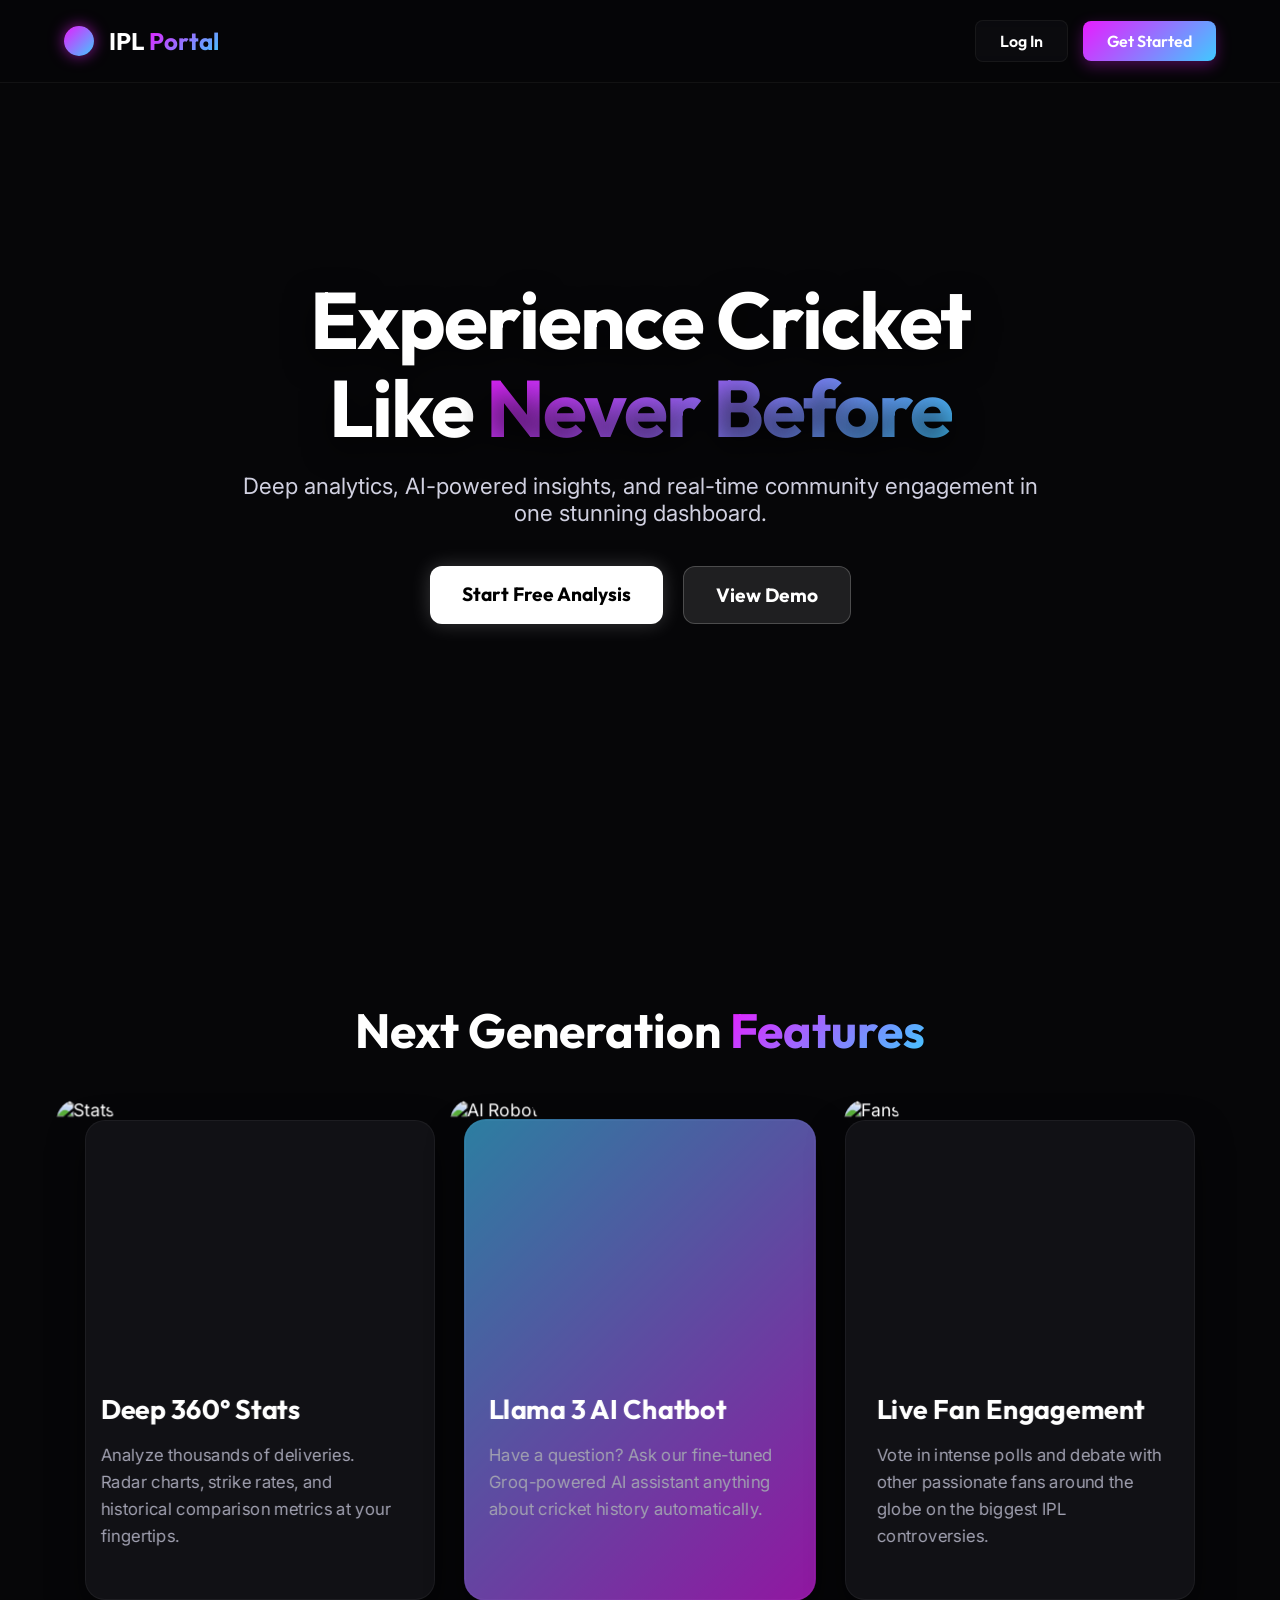
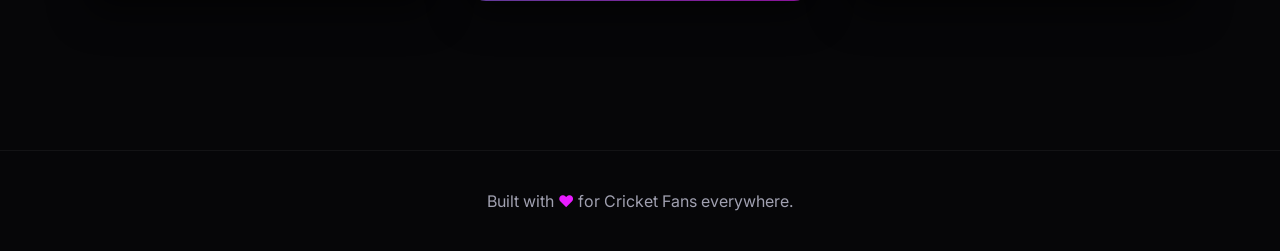
==== index.html @ b0a6125f "Initial Deployment (Cleaned)" ====
<!DOCTYPE html>
<html lang="en">
<head>
    <meta charset="UTF-8">
    <meta name="viewport" content="width=device-width, initial-scale=1.0">
    <title>IPL Insights | The Ultimate Hub</title>
    <!-- Google Fonts -->
    <link href="https://fonts.googleapis.com/css2?family=Outfit:wght@300;400;600;700;800&family=Inter:wght@400;500;600;700&display=swap" rel="stylesheet">
    <link rel="stylesheet" href="landing.css">
</head>
<body>
    
    <!-- Navigation -->
    <nav class="top-nav">
        <div class="logo-container">
            <div class="logo-icon"></div>
            <h2>IPL <span class="highlight">Portal</span></h2>
        </div>
        <div class="nav-links">
            <a href="login.html" class="nav-btn ghost">Log In</a>
            <a href="signup.html" class="nav-btn glow">Get Started</a>
        </div>
    </nav>

    <!-- 3D Hero Section -->
    <section class="hero-section" id="hero">
        <div class="hero-bg">
            <img src="https://images.unsplash.com/photo-1540747913346-19e32dc3e97e?q=80&w=2000&auto=format&fit=crop" alt="Stadium" class="parallax-bg">
            <div class="overlay"></div>
        </div>

        <div class="hero-content">
            <h1 class="stagger-up">Experience Cricket <br> Like <span class="highlight">Never Before</span></h1>
            <p class="stagger-up delay-1">Deep analytics, AI-powered insights, and real-time community engagement in one stunning dashboard.</p>
            <div class="cta-group stagger-up delay-2">
                <a href="signup.html" class="cta-btn primary">Start Free Analysis</a>
                <a href="login.html" class="cta-btn secondary">View Demo</a>
            </div>
        </div>
    </section>

    <!-- 3D Feature Cards Grid -->
    <section class="features-section">
        <div class="features-header">
            <h2>Next Generation <span class="highlight">Features</span></h2>
        </div>
        
        <div class="perspective-grid">
            
            <!-- Card 1 -->
            <div class="tilt-card-wrapper">
                <div class="tilt-card">
                    <div class="card-art">
                        <img src="https://images.unsplash.com/photo-1593341646782-e0be2162a048?q=80&w=600&auto=format&fit=crop" alt="Stats">
                    </div>
                    <div class="card-content">
                        <h3>Deep 360° Stats</h3>
                        <p>Analyze thousands of deliveries. Radar charts, strike rates, and historical comparison metrics at your fingertips.</p>
                    </div>
                </div>
            </div>

            <!-- Card 2 -->
            <div class="tilt-card-wrapper">
                <div class="tilt-card highlight-glow">
                    <div class="card-art">
                        <img src="https://images.unsplash.com/photo-1624526267352-700fa9565fe1?q=80&w=600&auto=format&fit=crop" alt="AI Robot">
                    </div>
                    <div class="card-content">
                        <h3>Llama 3 AI Chatbot</h3>
                        <p>Have a question? Ask our fine-tuned Groq-powered AI assistant anything about cricket history automatically.</p>
                    </div>
                </div>
            </div>

            <!-- Card 3 -->
            <div class="tilt-card-wrapper">
                <div class="tilt-card">
                    <div class="card-art">
                        <img src="https://images.unsplash.com/photo-1587280501635-a19e71cc81bf?q=80&w=600&auto=format&fit=crop" alt="Fans">
                    </div>
                    <div class="card-content">
                        <h3>Live Fan Engagement</h3>
                        <p>Vote in intense polls and debate with other passionate fans around the globe on the biggest IPL controversies.</p>
                    </div>
                </div>
            </div>

        </div>
    </section>

    <footer class="landing-footer">
        <p>Built with <span style="color: #e81cff;">&hearts;</span> for Cricket Fans everywhere.</p>
    </footer>

    <script src="landing.js"></script>
</body>
</html>
---- landing.css ----
:root {
  --bg-color: #060608;
  --text-main: #ffffff;
  --text-muted: #a0a0b0;
  --accent-primary: #e81cff;
  --accent-secondary: #40c9ff;
  --glass-bg: rgba(20, 20, 25, 0.4);
  --border-subtle: rgba(255, 255, 255, 0.05);
}

* { box-sizing: border-box; margin: 0; padding: 0; }

body {
  background-color: var(--bg-color);
  color: var(--text-main);
  font-family: 'Inter', sans-serif;
  overflow-x: hidden;
}

h1, h2, h3 { font-family: 'Outfit', sans-serif; }

.highlight {
  background: linear-gradient(135deg, var(--accent-primary), var(--accent-secondary));
  -webkit-background-clip: text;
  -webkit-text-fill-color: transparent;
}

/* Nav */
.top-nav {
  position: fixed; top: 0; width: 100%; z-index: 1000;
  display: flex; justify-content: space-between; align-items: center;
  padding: 20px 5%;
  background: rgba(6, 6, 8, 0.7);
  backdrop-filter: blur(20px); -webkit-backdrop-filter: blur(20px);
  border-bottom: 1px solid var(--border-subtle);
}

.logo-container { display: flex; align-items: center; gap: 15px; }
.logo-icon {
  width: 30px; height: 30px; border-radius: 50%;
  background: linear-gradient(135deg, var(--accent-primary), var(--accent-secondary));
  box-shadow: 0 0 15px rgba(232, 28, 255, 0.6);
}

.nav-links { display: flex; gap: 15px; align-items: center;}
.nav-btn { text-decoration: none; font-weight: 600; padding: 10px 24px; border-radius: 8px; font-family: 'Outfit'; transition: 0.3s;}
.nav-btn.ghost { color: white; border: 1px solid var(--border-subtle); background: var(--glass-bg);}
.nav-btn.ghost:hover { border-color: var(--text-muted); }
.nav-btn.glow { 
  background: linear-gradient(135deg, var(--accent-primary), var(--accent-secondary));
  color: white; box-shadow: 0 5px 15px rgba(232,28,255,0.3);
}
.nav-btn.glow:hover { transform: translateY(-2px); box-shadow: 0 8px 20px rgba(232,28,255,0.5); }

/* Hero */
.hero-section {
  position: relative; height: 100vh; display: flex; align-items: center; justify-content: center;
  overflow: hidden; padding: 0 5%;
}

.hero-bg { position: absolute; inset: 0; z-index: -1; pointer-events: none;}
.parallax-bg { width: 110%; height: 110%; object-fit: cover; transform-origin: center; position: absolute; top: -5%; left: -5%;}
.overlay { position: absolute; inset: 0; background: linear-gradient(to bottom, rgba(6,6,8,0.3) 0%, rgba(6,6,8,1) 100%); }

.hero-content {
  text-align: center; max-width: 800px; z-index: 10;
  perspective: 1000px;
}
.hero-content h1 { font-size: 5rem; letter-spacing: -2px; line-height: 1.1; margin-bottom: 20px; text-shadow: 0 10px 30px rgba(0,0,0,0.8);}
.hero-content p { font-size: 1.4rem; color: #d0d0e0; margin-bottom: 40px; }

.cta-group { display: flex; gap: 20px; justify-content: center; }
.cta-btn { text-decoration: none; padding: 16px 32px; border-radius: 12px; font-size: 1.2rem; font-family: 'Outfit'; font-weight: 700; transition: 0.3s cubic-bezier(0.175, 0.885, 0.32, 1.275); display: inline-block;}
.cta-btn.primary { background: white; color: black; box-shadow: 0 0 20px rgba(255,255,255,0.2);}
.cta-btn.primary:hover { transform: scale(1.05); box-shadow: 0 0 30px rgba(255,255,255,0.5);}
.cta-btn.secondary { background: rgba(255,255,255,0.1); color: white; border: 1px solid rgba(255,255,255,0.2); backdrop-filter: blur(10px);}
.cta-btn.secondary:hover { background: rgba(255,255,255,0.2); border-color: white;}

/* Features */
.features-section { padding: 100px 5%; background: var(--bg-color); }
.features-header { text-align: center; margin-bottom: 60px; }
.features-header h2 { font-size: 3rem; }

/* 3D Cards */
.perspective-grid {
  display: flex; gap: 30px; justify-content: center; flex-wrap: wrap;
  perspective: 1500px; /* Essential for 3D effect */
}

.tilt-card-wrapper {
  width: 350px; height: 480px;
  perspective: 1000px;
  transform-style: preserve-3d;
}

.tilt-card {
  width: 100%; height: 100%;
  background: rgba(20, 20, 25, 0.8);
  border: 1px solid var(--border-subtle);
  border-radius: 20px;
  display: flex; flex-direction: column;
  transform-style: preserve-3d;
  box-shadow: 0 15px 35px rgba(0,0,0,0.5);
  cursor: pointer;
}

/* Added User's Glowing CSS effect for AI card */
.tilt-card.highlight-glow {
  position: relative;
}
.tilt-card.highlight-glow::before {
  content: ''; position: absolute; inset: -2px; z-index: -1;
  background: linear-gradient(-45deg, #e81cff 0%, #40c9ff 100% );
  border-radius: 22px; pointer-events: none; opacity: 0.6;
}

.card-art {
  height: 50%; width: 100%; overflow: hidden;
  transform: translateZ(50px); /* Pops out in 3D */
}
.card-art img {
  border-radius: 20px 20px 0 0;
  width: 100%; height: 100%; object-fit: cover;
  transition: 0.5s;
}
.tilt-card:hover .card-art img { transform: scale(1.1); }

.tilt-card.transition-return {
  transition: transform 0.3s ease-out;
}

.card-content {
  padding: 30px; display: flex; flex-direction: column; gap: 15px; 
  transform: translateZ(30px); /* Slightly popped text */
}
.card-content h3 { font-size: 1.6rem; }
.card-content p { color: var(--text-muted); line-height: 1.6;}

.landing-footer { text-align: center; padding: 40px; color: var(--text-muted); border-top: 1px solid var(--border-subtle); margin-top: 50px;}

/* Animations */
.stagger-up { opacity: 0; transform: translateY(30px); animation: staggerUp 1s ease forwards; }
.delay-1 { animation-delay: 0.2s; }
.delay-2 { animation-delay: 0.4s; }

@keyframes staggerUp {
  to { opacity: 1; transform: translateY(0); }
}

@media (max-width: 1024px) {
  .hero-content h1 { font-size: 3.5rem; }
}
@media (max-width: 768px) {
  .hero-content h1 { font-size: 2.8rem; }
  .perspective-grid { flex-direction: column; align-items: center; }
  .cta-group { flex-direction: column; }
}
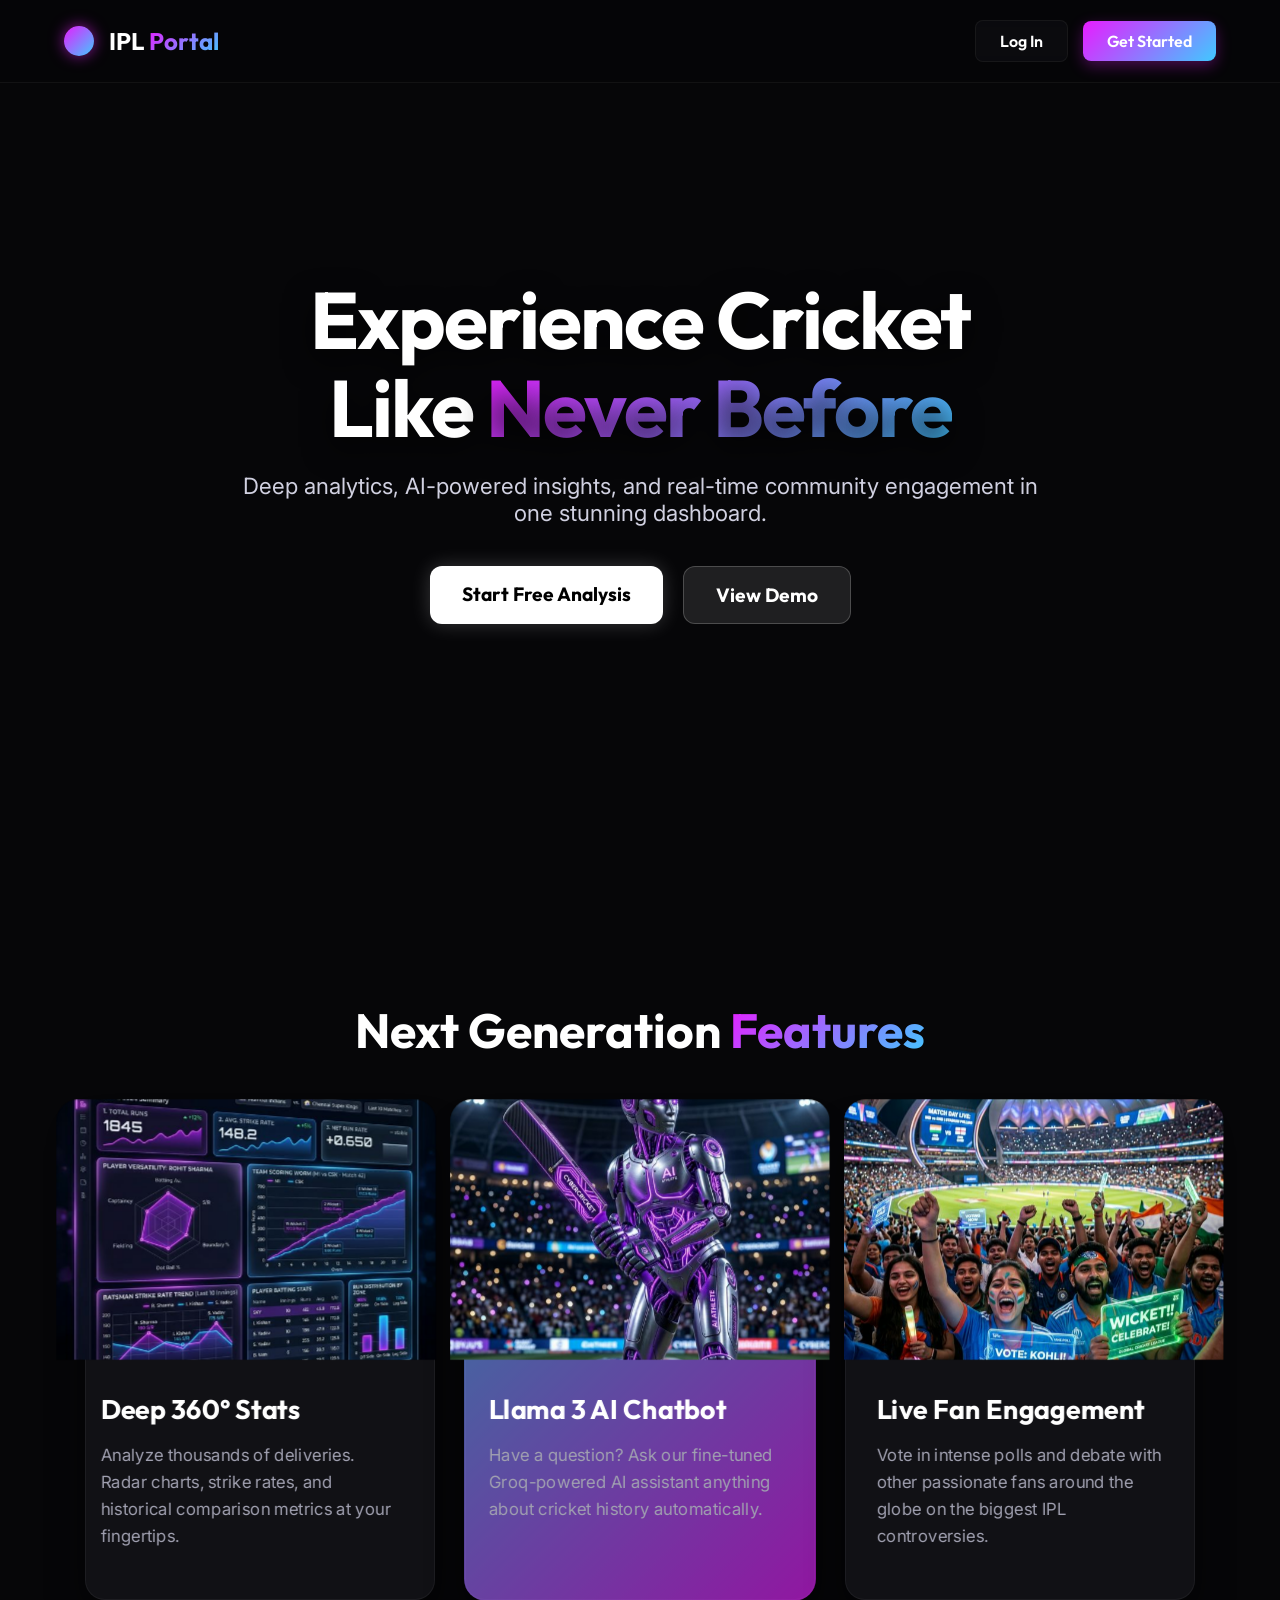
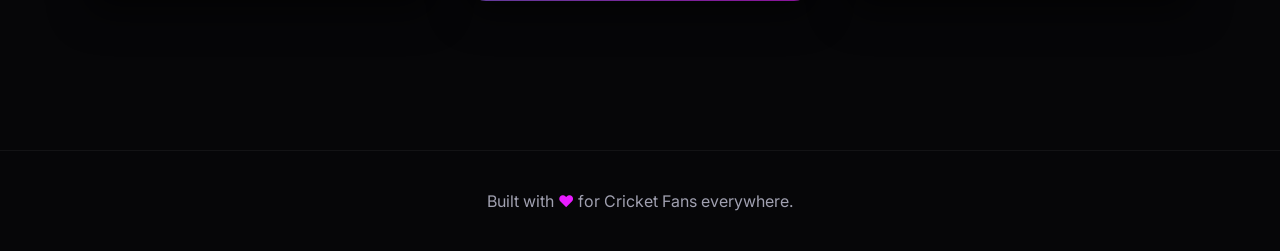
==== commit a87f78b1: "Add premium feature images and update landing page" ====
--- a/index.html
+++ b/index.html
@@ -51,7 +51,7 @@
             <div class="tilt-card-wrapper">
                 <div class="tilt-card">
                     <div class="card-art">
-                        <img src="https://images.unsplash.com/photo-1593341646782-e0be2162a048?q=80&w=600&auto=format&fit=crop" alt="Stats">
+                        <img src="assets/stats.png" alt="Stats">
                     </div>
                     <div class="card-content">
                         <h3>Deep 360° Stats</h3>
@@ -64,7 +64,7 @@
             <div class="tilt-card-wrapper">
                 <div class="tilt-card highlight-glow">
                     <div class="card-art">
-                        <img src="https://images.unsplash.com/photo-1624526267352-700fa9565fe1?q=80&w=600&auto=format&fit=crop" alt="AI Robot">
+                        <img src="assets/ai-robot.png" alt="AI Robot">
                     </div>
                     <div class="card-content">
                         <h3>Llama 3 AI Chatbot</h3>
@@ -77,7 +77,7 @@
             <div class="tilt-card-wrapper">
                 <div class="tilt-card">
                     <div class="card-art">
-                        <img src="https://images.unsplash.com/photo-1587280501635-a19e71cc81bf?q=80&w=600&auto=format&fit=crop" alt="Fans">
+                        <img src="assets/fans.png" alt="Fans">
                     </div>
                     <div class="card-content">
                         <h3>Live Fan Engagement</h3>
